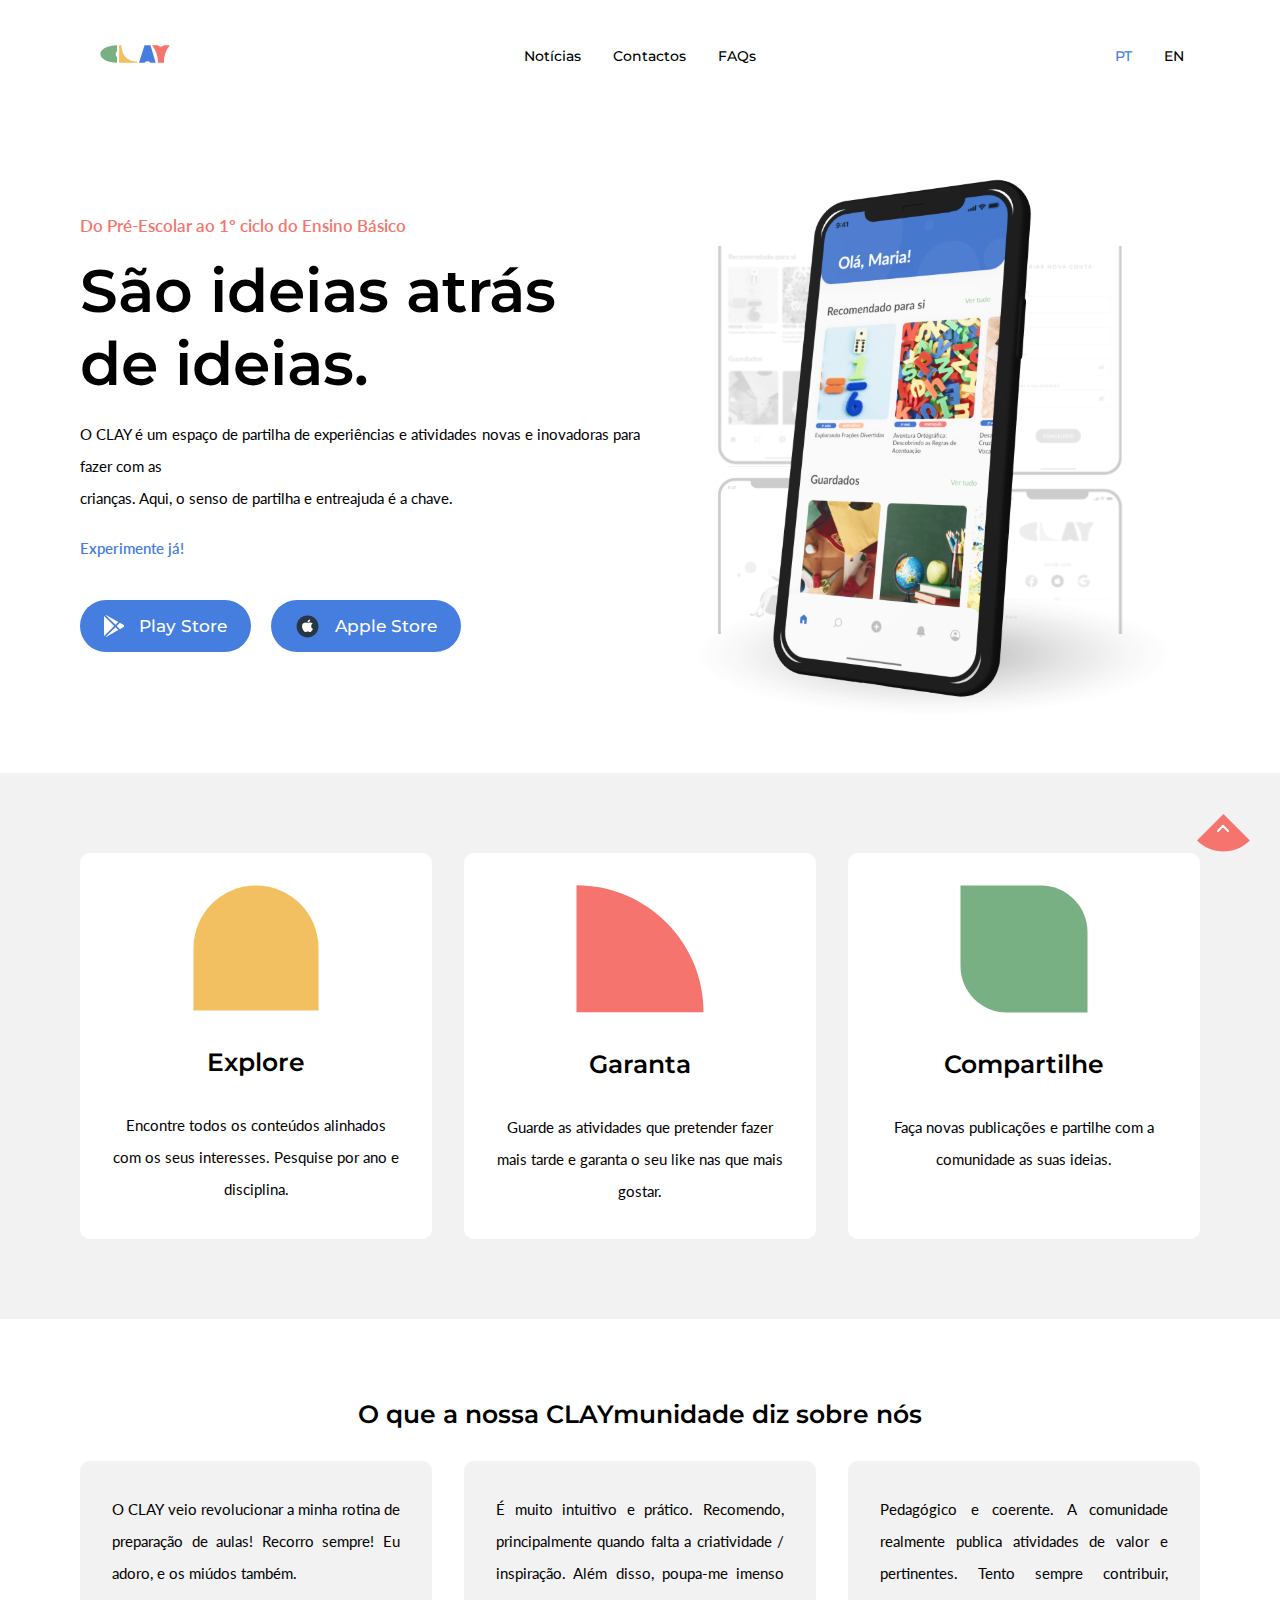
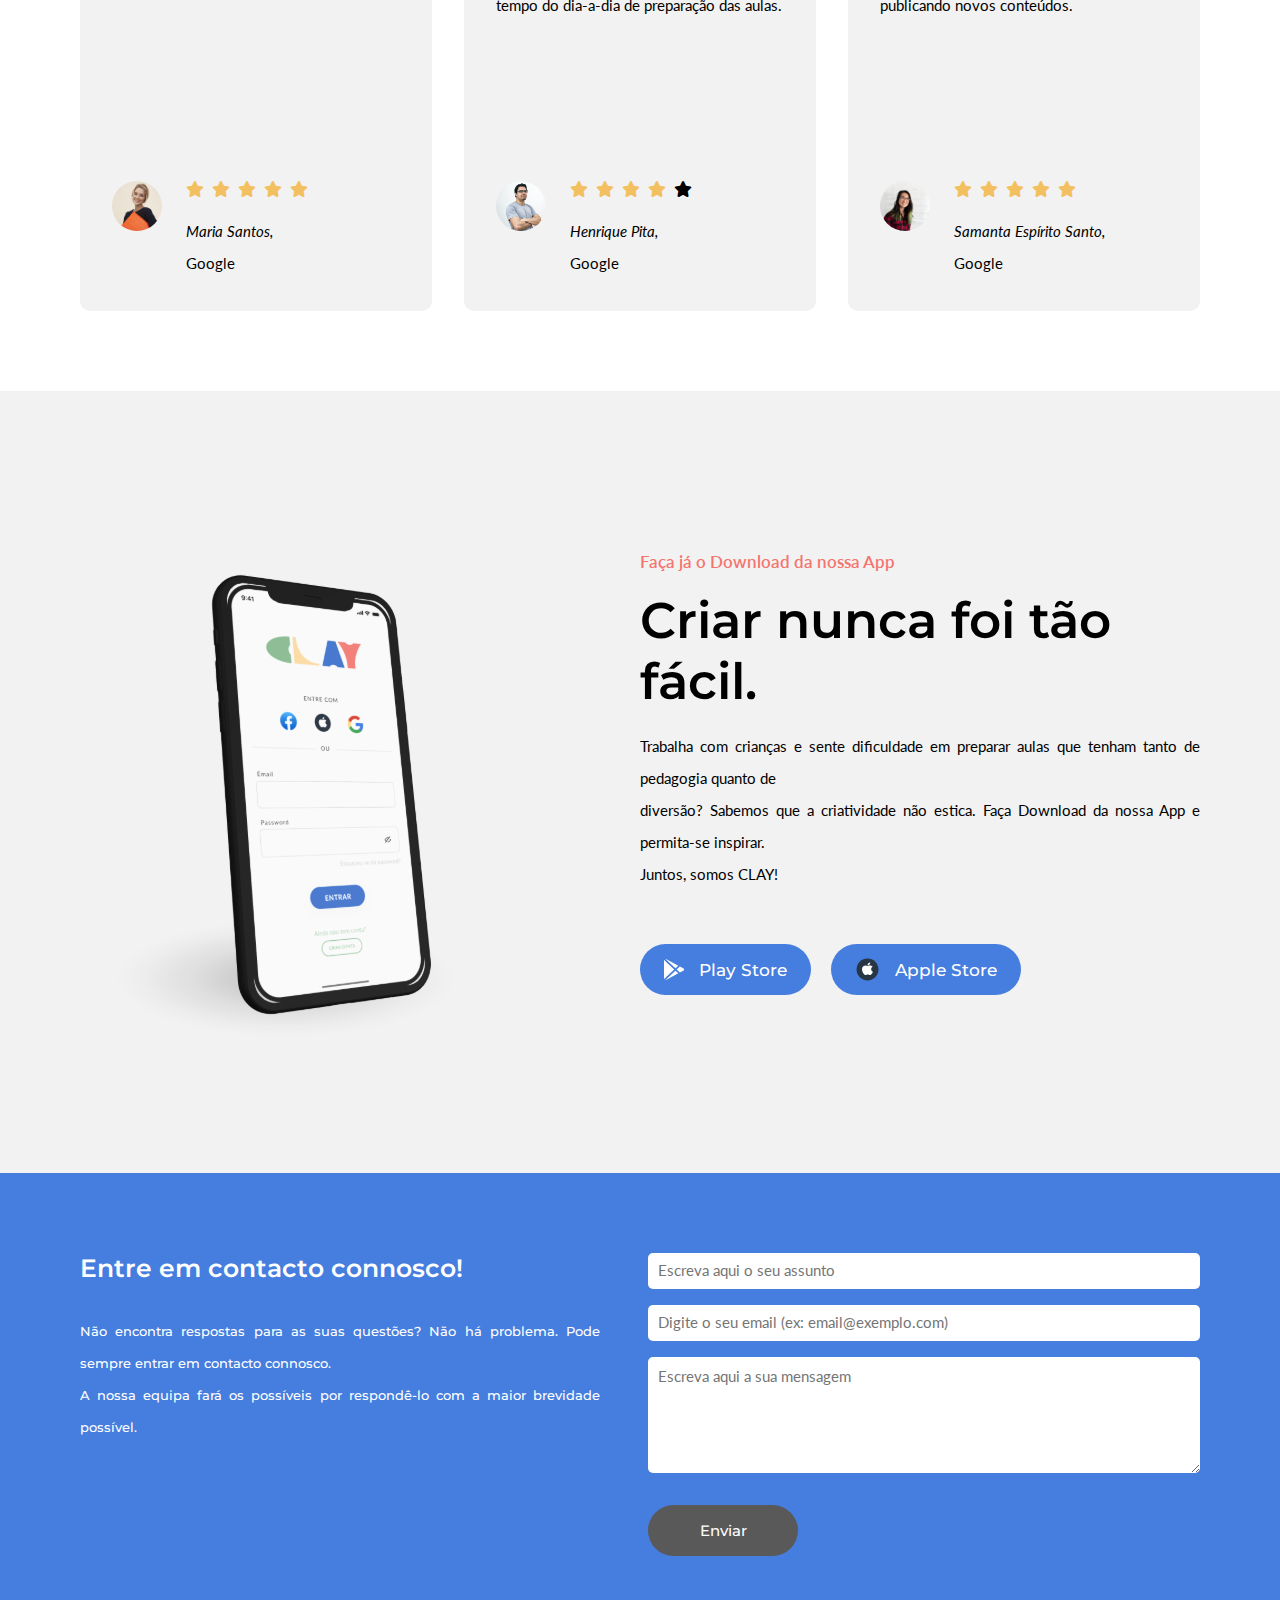
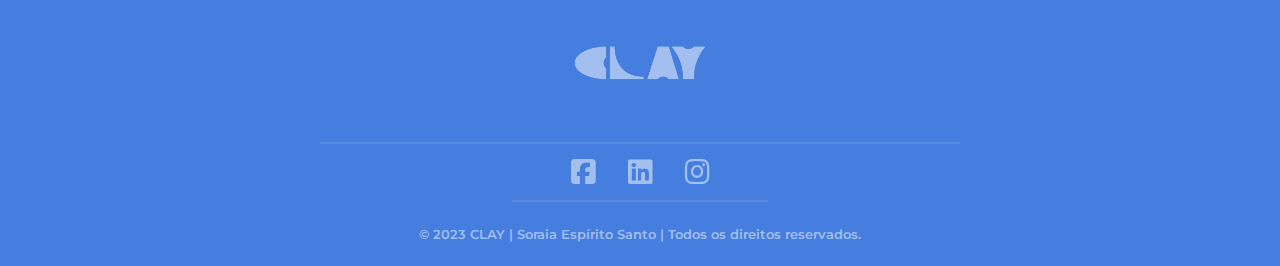
==== index.html @ bc8a82a6 "all php code removed" ====
<!DOCTYPE html>
<html lang="pt-en">

<head>
    <meta charset="UTF-8">
    <meta http-equiv="X-UA-Compatible" content="IE=edge">
    <meta name="viewport" content="width=device-width, initial-scale=1.0">
    <title>CLAY</title>
    <link rel="shortcut icon" href="assets/favicon.ico" type="image/x-icon">
    <link rel="stylesheet" href="styles/main.css">
</head>

<body>
    <nav class="container">
        <ul class="menu">
            <li class="logo"><a href="./index.html" class="logo-img"><img src="assets/clay-ass_principal.svg"
                        alt="logotipo"></a></li>
            <div class="items">
                <li><a href="news.html">Notícias</a></li>
                <li><a href="contacts.html">Contactos</a></li>
                <li><a href="faqs.html">FAQs</a></li>
            </div>
            <div class="pt-en">
                <li><a class="pt active-language" href="#about">PT</a></li>
                <li><a class="en" href="#about">EN</a></li>
            </div>
            <button class="mobile-menu-button" title="Mobile menu">
                <i class="fa-solid fa-bars"></i>
            </button>
        </ul>
        <div class="menu-mobile">
            <div>
                <p><a href="news.html">Notícias</a></p>
                <p><a href="contacts.html">Contactos</a></p>
                <p><a href="faqs.html">FAQs</a></p>
                <p class="pt-en-mobile">
                    <a class="pt active-language" href="#about">PT</a>
                    /
                    <a class="en" href="#about">EN</a>
                </p>
            </div>
        </div>

        <button onclick="topFunction()" id="backToTopButton" title="Go to top"><img src="assets/go-top.svg"
                alt="Back to top button"></button>
    </nav>
    <header>
        <div class="home">
            <h3>Do Pré-Escolar ao 1º ciclo do Ensino Básico</h3>
            <h1>São ideias atrás de ideias.</h1>
            <p>O CLAY é um espaço de partilha de experiências e atividades novas e inovadoras para fazer com as
                crianças. Aqui, o senso de partilha e entreajuda é a chave.</p>
            <p class="span">Experimente já!</p>
            <div class="buttons">
                <div> <!-- botão que direciona para a play store -->
                    <a class="btn btn-play" href="#"><img src="assets/play-store.svg" alt="">Play Store</a>
                </div>
                <div> <!-- botão que direciona para a apple store -->
                    <a class="btn btn-apple" href="#"><img src="assets/apple-store.svg" alt="">Apple Store</a>
                </div>
            </div>
        </div>
        <div class="container screen-home"><img src="assets/group-home.svg" alt=""></div>
    </header>
    <section class="s-presentation"> <!-- para cards!! -->
        <div class="posts presentation">
            <div class="card presentation">
                <div class="component">
                    <img src="assets/yellow.svg" alt="">
                </div>
                <h2 class="h2-p">Explore</h2>
                <p class="info">Encontre todos os conteúdos alinhados com os seus interesses. Pesquise por ano e
                    disciplina.
                </p>
            </div>
            <div class="card presentation">
                <div class="component">
                    <img src="assets/salmon.svg" alt="">
                </div>
                <h2 class="h2-p">Garanta</h2>
                <p class="info">Guarde as atividades que pretender fazer mais tarde e garanta o seu like nas que mais
                    gostar.</p>
            </div>
            <div class="card presentation">
                <div class="component">
                    <img src="assets/green.svg" alt="">
                </div>
                <h2 class="h2-p">Compartilhe</h2>
                <p class="info">Faça novas publicações e partilhe com a comunidade as suas ideias.</p>
            </div>
        </div>
    </section>
    <section class="s-opinions"> <!-- para cards!! -->
        <h2>O que a nossa CLAYmunidade diz sobre nós</h2>
        <div class="posts opinions">
            <div class="card opinions">
                <div class="info opinions">
                    <p>O CLAY veio revolucionar a minha rotina de preparação de aulas! Recorro sempre! Eu adoro, e os
                        miúdos também.</p>
                </div>
                <div class="bottom">
                    <div class="img"><img src="assets/maria.jpg" alt=""></div>
                    <div class="description">
                        <ul class="list stars">
                            <li><i class="fa-solid fa-star"></i></li>
                            <li><i class="fa-solid fa-star"></i></li>
                            <li><i class="fa-solid fa-star"></i></li>
                            <li><i class="fa-solid fa-star"></i></li>
                            <li><i class="fa-solid fa-star"></i></li>
                        </ul>
                        <div class="utilizador">
                            <p class="name">Maria Santos,</p>
                            <p>Google</p>
                        </div>
                    </div>
                </div>
            </div>
            <div class="card opinions">
                <div class="info opinions">
                    <p>É muito intuitivo e prático. Recomendo, principalmente quando falta a criatividade / inspiração.
                        Além disso, poupa-me imenso tempo do dia-a-dia de preparação das aulas. </p>
                </div>
                <div class="bottom">
                    <div class="img"><img src="assets/henrique.jpg" alt=""></div>

                    <div class="description">
                        <ul class="list stars stars-4">
                            <li><i class="fa-solid fa-star"></i></li>
                            <li><i class="fa-solid fa-star"></i></li>
                            <li><i class="fa-solid fa-star"></i></li>
                            <li><i class="fa-solid fa-star"></i></li>
                            <li><i class="fa-solid fa-star"></i></li>
                        </ul>
                        <div class="utilizador">
                            <p class="name">Henrique Pita,</p>
                            <p>Google</p>
                        </div>
                    </div>
                </div>
            </div>
            <div class="card opinions">
                <div class="info opinions">
                    <p>Pedagógico e coerente. A comunidade realmente publica atividades de valor e pertinentes. Tento
                        sempre contribuir, publicando novos conteúdos.</p>
                </div>
                <div class="bottom">
                    <div class="img"><img src="assets/samanta.jpg" alt=""></div>

                    <div class="description">
                        <ul class="list stars">
                            <li><i class="fa-solid fa-star"></i></li>
                            <li><i class="fa-solid fa-star"></i></li>
                            <li><i class="fa-solid fa-star"></i></li>
                            <li><i class="fa-solid fa-star"></i></li>
                            <li><i class="fa-solid fa-star"></i></li>
                        </ul>
                        <div class="utilizador">
                            <p class="name">Samanta Espírito Santo,</p>
                            <p>Google</p>
                        </div>
                    </div>
                </div>
            </div>
        </div>
    </section>
    <section class="s-download">
        <div class="screen-home-2">
            <img src="assets/group-download.svg" alt="">
        </div>
        <div class="home-2">
            <h3>Faça já o Download da nossa App</h3>
            <h1 class="v2">Criar nunca foi tão fácil.</h1>
            <p>Trabalha com crianças e sente dificuldade em preparar aulas que tenham tanto de pedagogia quanto de
                diversão? Sabemos que a criatividade não estica. Faça Download da nossa App e permita-se inspirar.
                Juntos, somos CLAY!
            </p>
            <!-- <p class="span">Experimente já!</p> -->
            <div class="buttons">
                <div> <!-- botão que direciona para a play store -->
                    <a class="btn btn-play" href="#"><img src="assets/play-store.svg" alt="">Play Store</a>
                </div>
                <div> <!-- botão que direciona para a apple store -->
                    <a class="btn btn-apple" href="#"><img src="assets/apple-store.svg" alt="">Apple Store</a>
                </div>
            </div>
        </div>
    </section>
    <!-- <?php
    include('./menu.html');

    $page = isset($_GET['page']) ? $_GET['page'] : "index"; // get the page
    switch ($page) {
        case "index":
            include('./header.html');
            include('./s-presentation.html');
            include('./s-opinions.html');
            include('./s-download.html');
            break;
        case "news":
            include('./news.html');
            break;
        case "contacts":
            include('./contacts.html');
            break;
        case "faqs":
            include('./faqs.html');
            break;
        default:
            include('./404.html'); //if dont exist
    }

    include('./footer2.html');
    ?> -->

    <footer>
        <div class="form">
            <div class="esq">
                <h2 class="title">Entre em contacto connosco!</h2>
                <p class="description-form">Não encontra respostas para as suas questões? Não há problema. Pode sempre
                    entrar em contacto connosco. <br> A
                    nossa equipa fará os possíveis por respondê-lo com a maior brevidade possível.</p>
            </div>
            <form>
                <input type="text" name="name" placeholder="Escreva aqui o seu assunto">
                <input type="email" name="email" placeholder="Digite o seu email (ex: email@exemplo.com)">
                <textarea placeholder="Escreva aqui a sua mensagem" name="message" rows="6"></textarea>

                <ul class="errors"></ul>
                <button type="submit" class="btn submit">Enviar</button>
            </form>
        </div>

        <a href="#"><img class="footer" src="assets/clay-white.png" alt=""></a>
        <hr class="large">
        <ul class="list social">
            <li><a href="#"><i class="fa-brands fa-square-facebook fa-2x"></i></a></li>
            <li><a href="#"><i class="fa-brands fa-linkedin fa-2x"></i></a></li>
            <li><a href="#"><i class="fa-brands fa-instagram fa-2x"></i></a></li>
        </ul>
        <hr class="small">
        <p class="copyright">&copy; 2023 CLAY | Soraia Espírito Santo | Todos os direitos reservados.</p>

    </footer>

</body>
<script src="scripts/app.js"></script>

</html>
---- styles/main.css ----
@import url('https://fonts.googleapis.com/css2?family=Lato:ital,wght@0,100;0,300;0,400;0,700;0,900;1,100;1,300;1,400;1,700;1,900&family=Montserrat:ital,wght@0,100;0,200;0,300;0,400;0,500;0,600;0,700;0,800;0,900;1,100;1,200;1,300;1,400;1,500;1,600;1,700;1,800;1,900&display=swap');

@import url('https://cdnjs.cloudflare.com/ajax/libs/font-awesome/6.4.0/css/all.min.css');

@import url('utilities.css');
@import url('menu.css');
@import url('header.css');
@import url('s-presentation.css');
@import url('s-download.css');
@import url('s-opinions.css');
@import url('faqs.css');
@import url('footer.css');
@import url('contacts.css');
@import url('news.css');
@import url('404.css');
@import url('responsive.css');

* {
    margin: 0;
    padding: 0;
    box-sizing: border-box;
}

:root {
    --white: #ffffff;
    --dark-yellow: #F2C061;
    --green-clay: #79B083; 
    --cyan: #457EDE; 
    --salmon: #F5746E;
    --peach: #FAA378;
    --cyan-50: #A2BFEF;
    --light: #F2F2F2; 
    --dark-50: #ACACAC;
    --pure-black: #000000;
    --dark: #595959;
    /* --xs: 576px;
    --md: 768px;
    --xl: 992px;
    --xxl: 1200px; */
}

body {
    background-color: var(--white);
    -webkit-font-smoothing: antialiased; /*para tornar as fontes mais realistas // usado normalmente quando as fontes são renderizadas*/
}

html,body{
    overflow-x: hidden;
}

section {
    padding: 5rem;
}

header {
    padding-inline: 5rem;
}

p {
    font-family: 'Lato', sans-serif;
    font-size: 0.9375rem;
    color: var(--pure-black);
    line-height: 2rem;
    text-align: justify;
}

p.span {
    font-family: 'Lato', sans-serif;
    color: var(--cyan);
    font-weight: 600;
}

h2 {
    font-family: 'Montserrat', sans-serif;
    font-weight: 600;
    font-size: 1.5625rem;
    color: var(--pure-black);
    text-align: center;
    margin-bottom: 2rem ;
}

title {
    justify-content: center;
}

h3 {
    font-family: 'Lato', sans-serif;
    font-weight: 600;
    font-size: 1.0625rem;
    color: var(--salmon);
}

ul {
    list-style-type: none;
    margin: auto;
}

.utilizador, .info.opinions {
    text-align: start;
}

h1.v2 {
    font-family: 'Montserrat', sans-serif;
    font-weight: 600;
    font-size: 3.125rem;
    color: var(--pure-black);
}
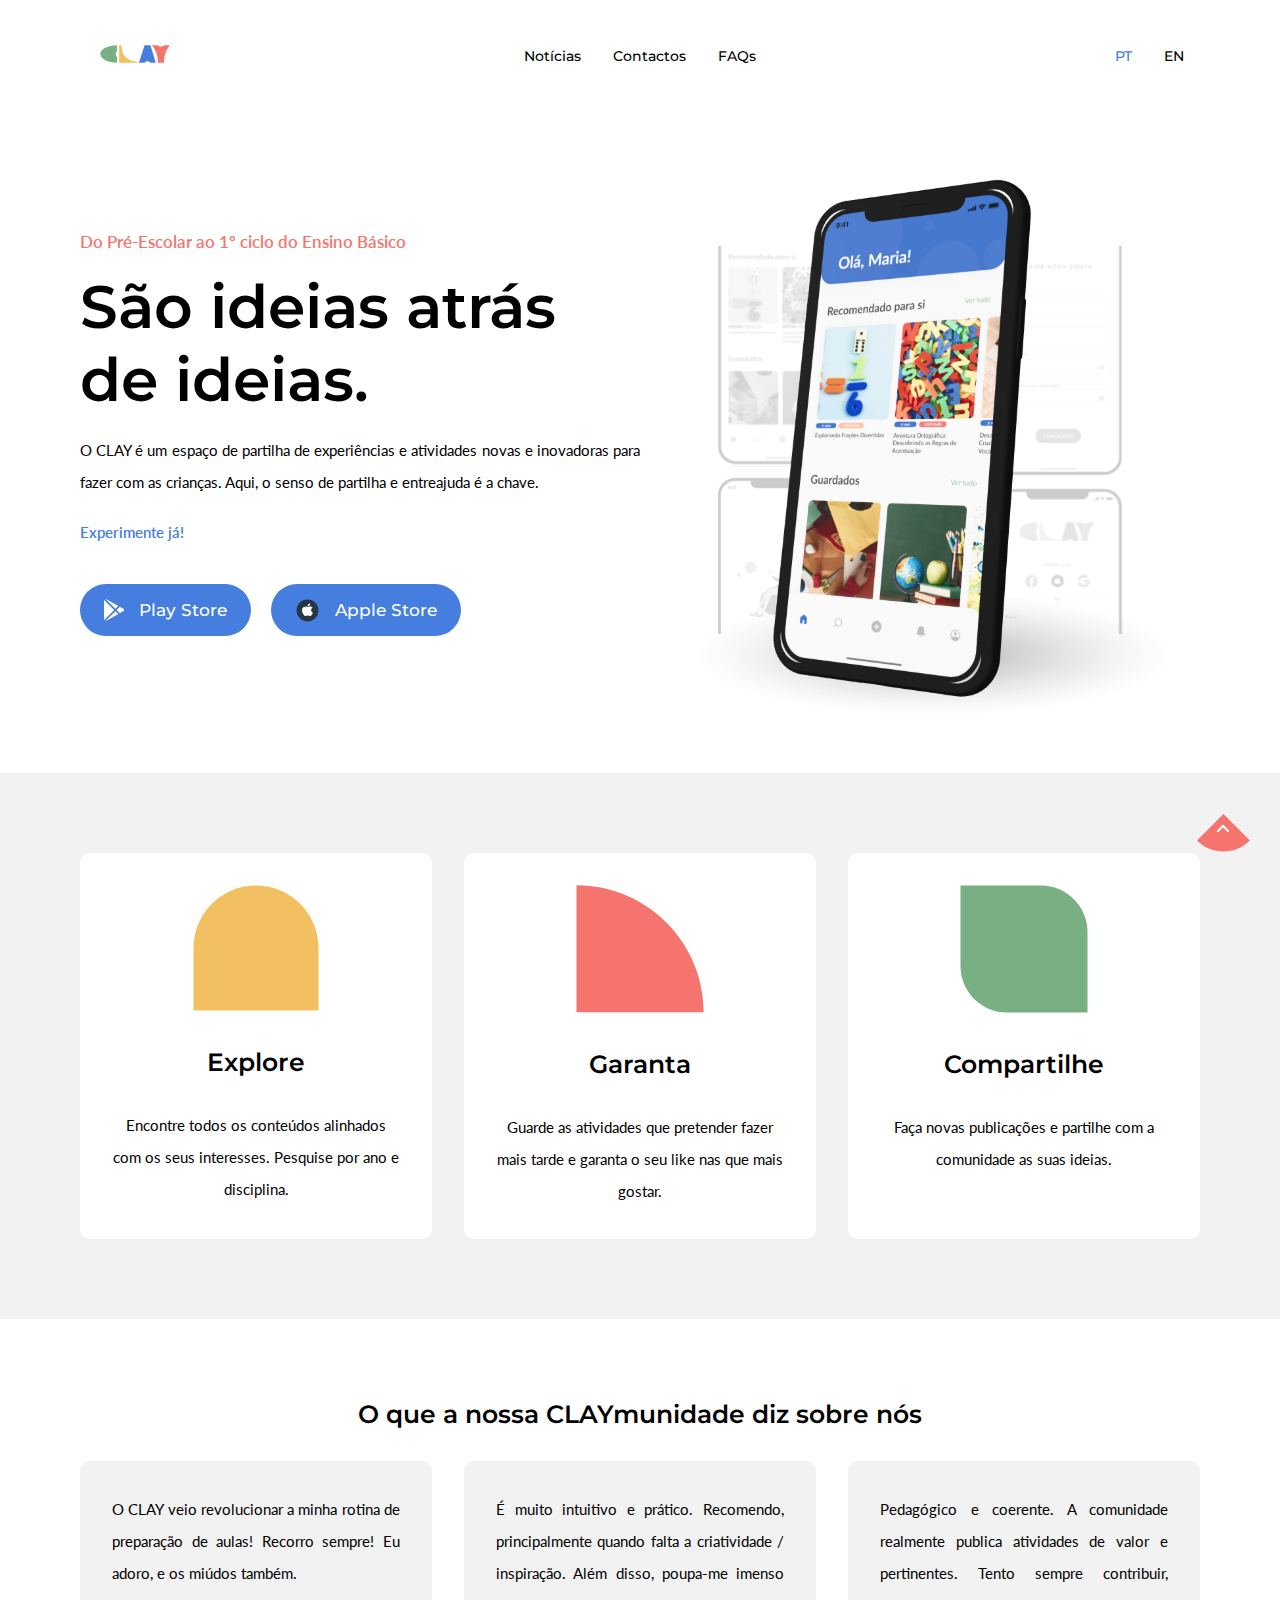
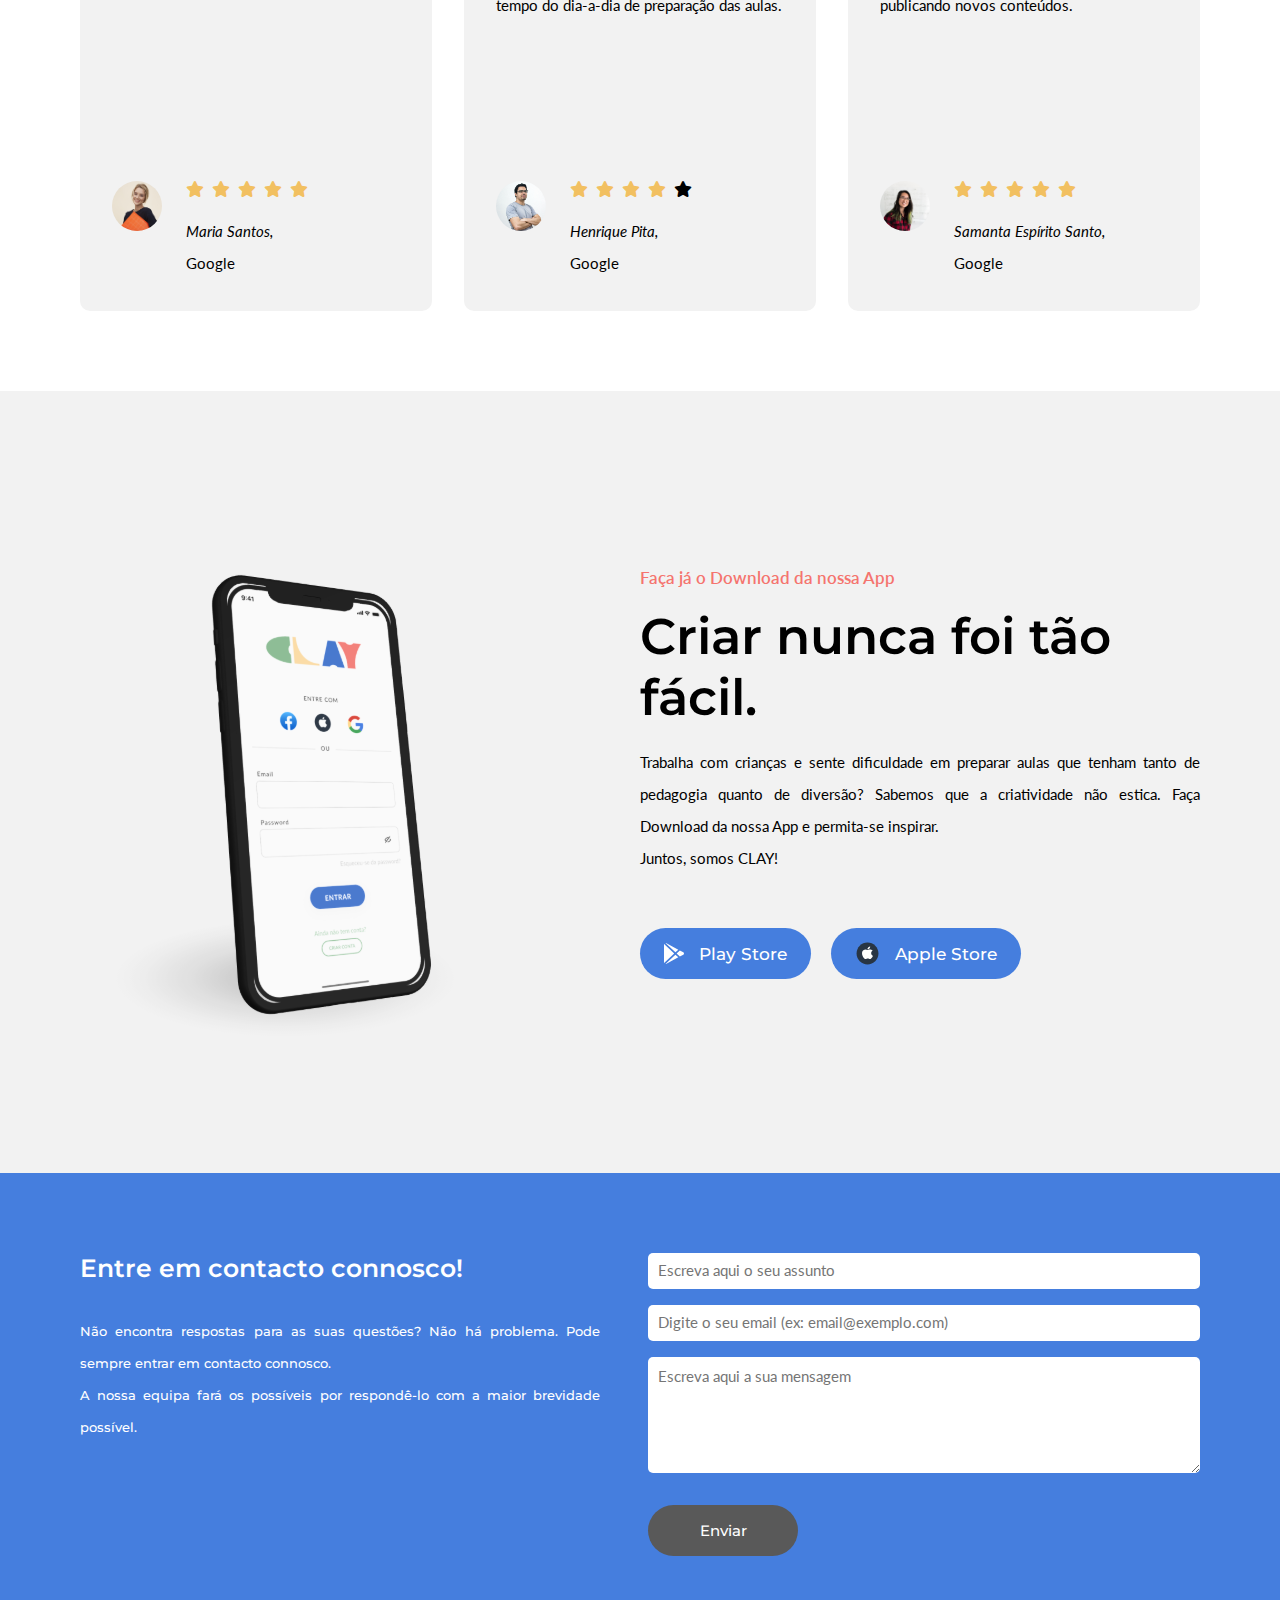
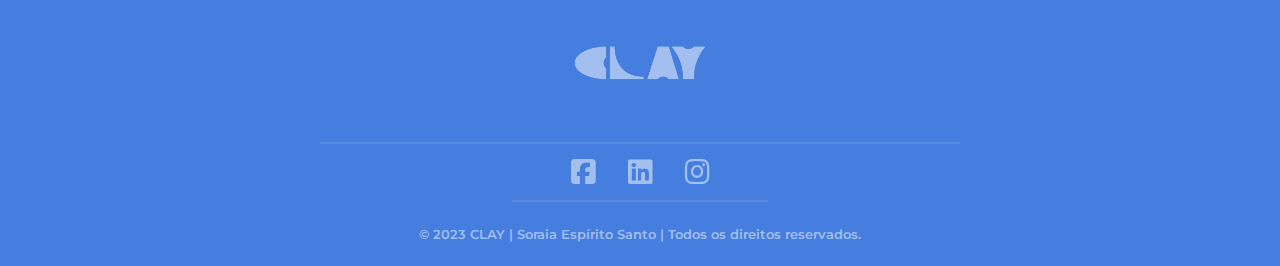
==== commit a80368fe: "Update index.html" ====
--- a/index.html
+++ b/index.html
@@ -48,8 +48,7 @@
         <div class="home">
             <h3>Do Pré-Escolar ao 1º ciclo do Ensino Básico</h3>
             <h1>São ideias atrás de ideias.</h1>
-            <p>O CLAY é um espaço de partilha de experiências e atividades novas e inovadoras para fazer com as
-                crianças. Aqui, o senso de partilha e entreajuda é a chave.</p>
+            <p>O CLAY é um espaço de partilha de experiências e atividades novas e inovadoras para fazer com as crianças. Aqui, o senso de partilha e entreajuda é a chave.</p>
             <p class="span">Experimente já!</p>
             <div class="buttons">
                 <div> <!-- botão que direciona para a play store -->
@@ -170,8 +169,7 @@
         <div class="home-2">
             <h3>Faça já o Download da nossa App</h3>
             <h1 class="v2">Criar nunca foi tão fácil.</h1>
-            <p>Trabalha com crianças e sente dificuldade em preparar aulas que tenham tanto de pedagogia quanto de
-                diversão? Sabemos que a criatividade não estica. Faça Download da nossa App e permita-se inspirar.
+            <p>Trabalha com crianças e sente dificuldade em preparar aulas que tenham tanto de pedagogia quanto de diversão? Sabemos que a criatividade não estica. Faça Download da nossa App e permita-se inspirar.
                 Juntos, somos CLAY!
             </p>
             <!-- <p class="span">Experimente já!</p> -->
@@ -245,4 +243,4 @@
 </body>
 <script src="scripts/app.js"></script>
 
-</html>+</html>
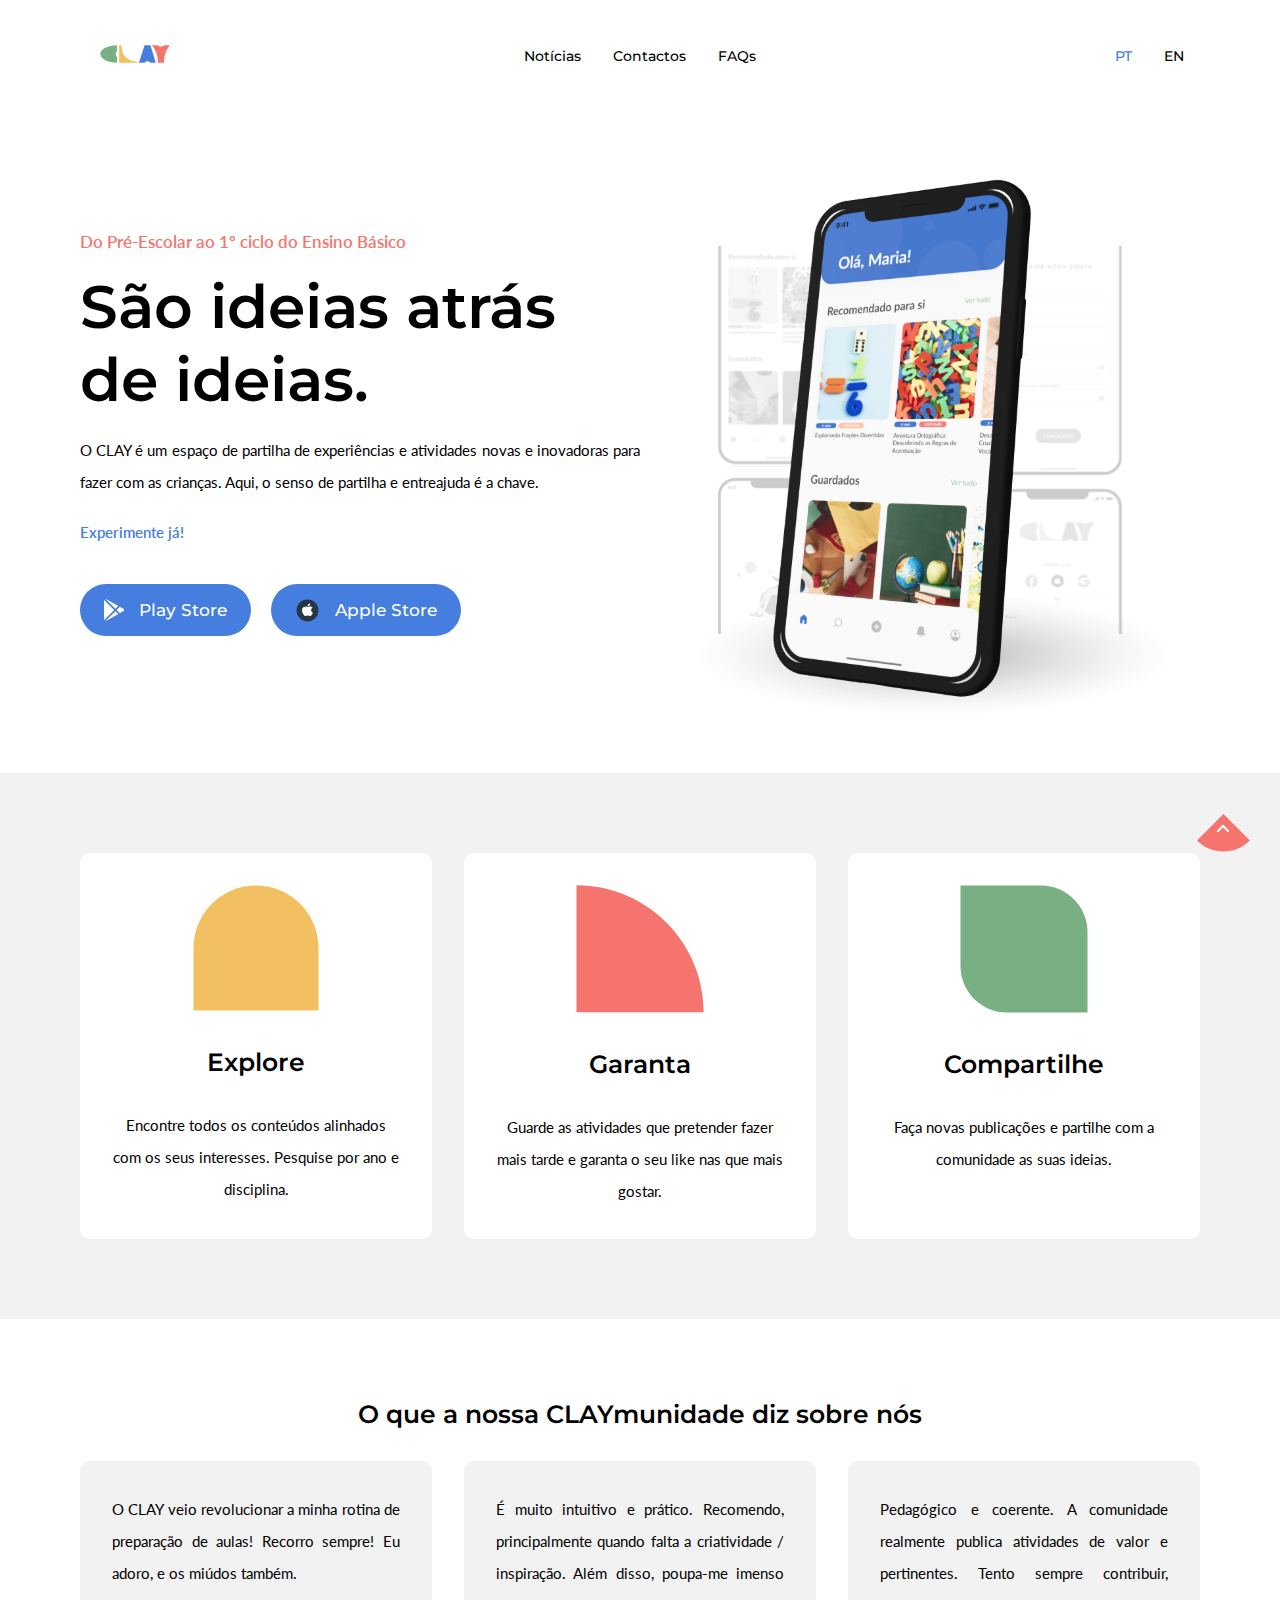
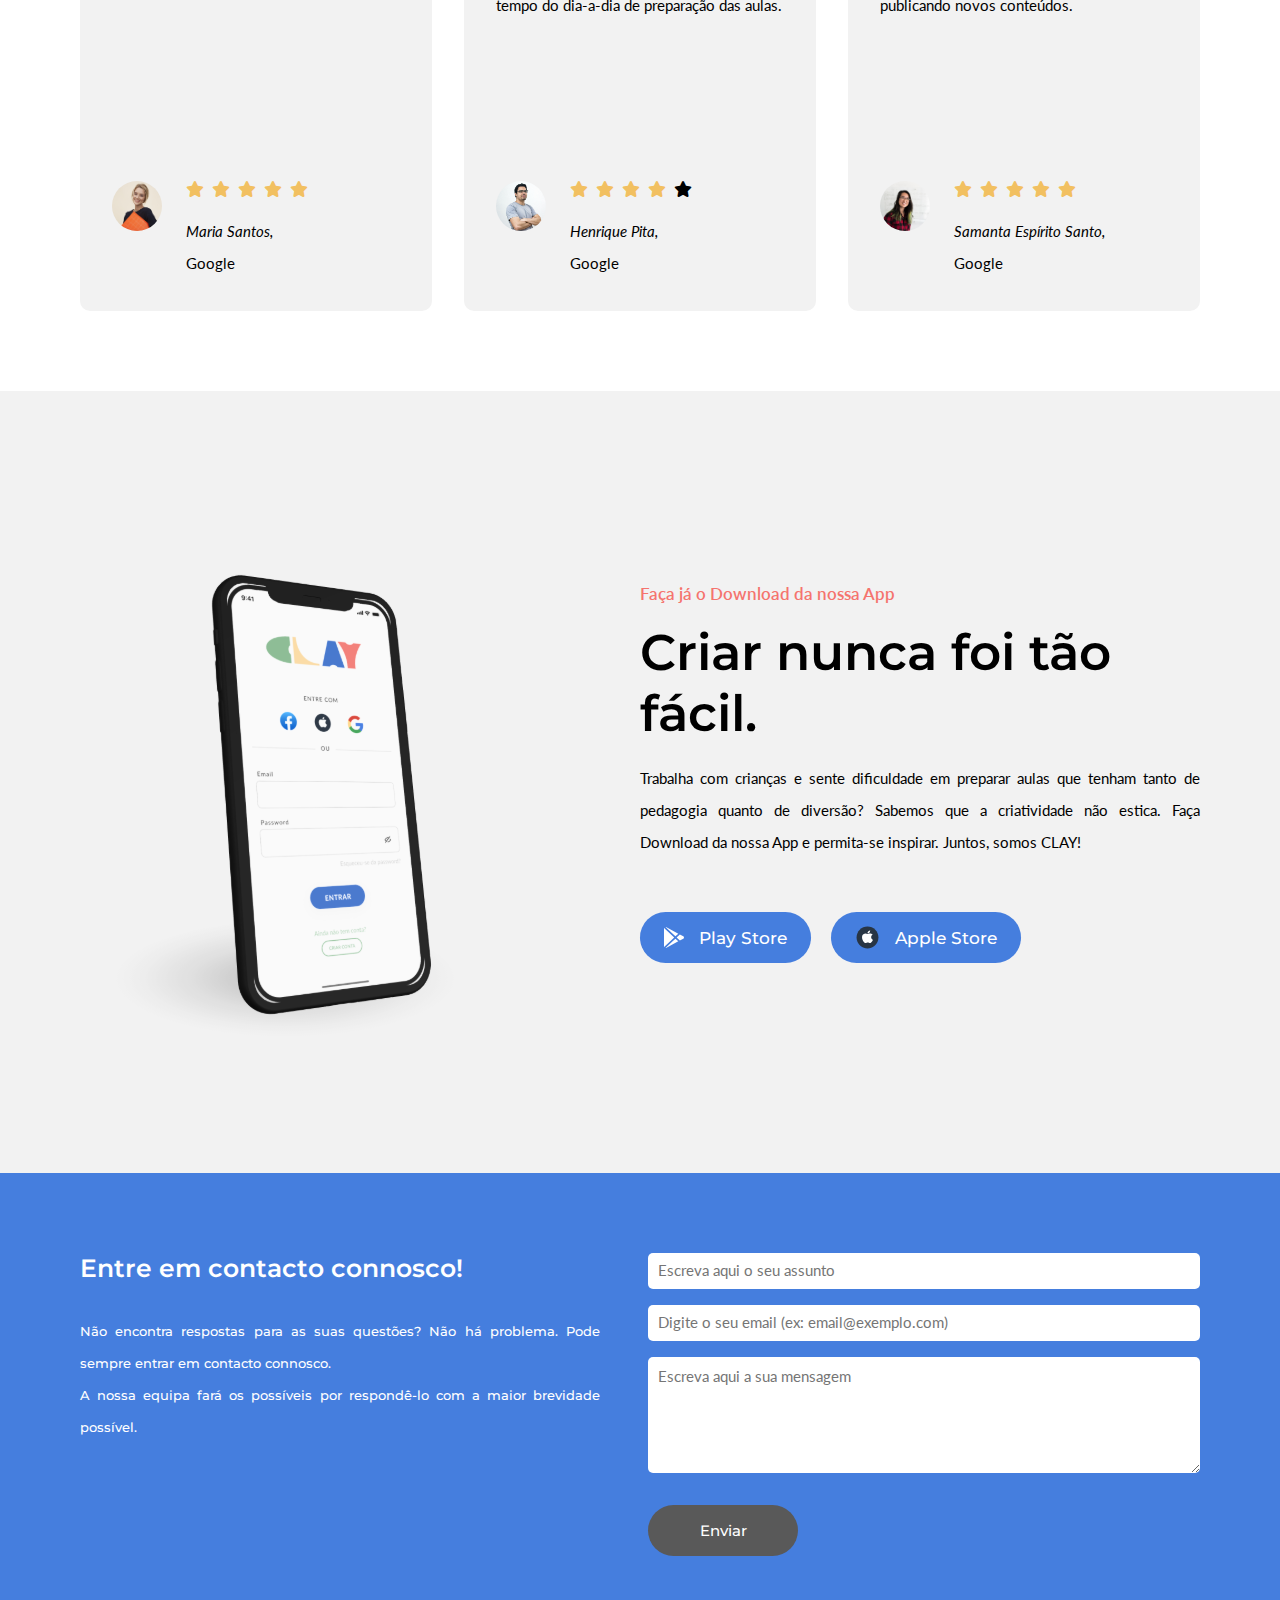
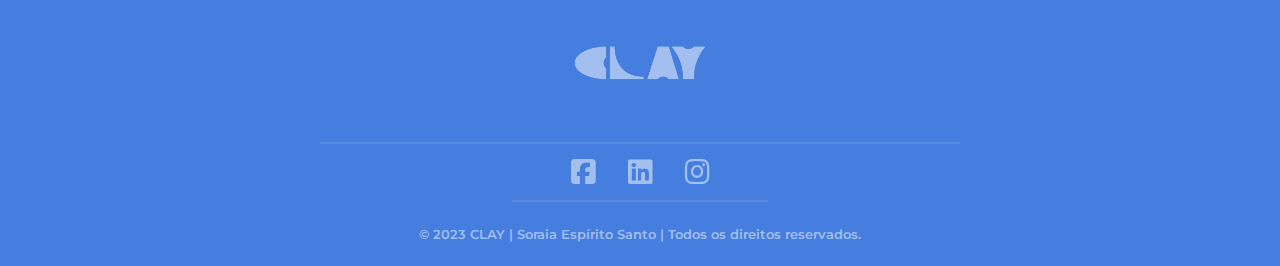
==== commit 04215e02: "Update index.html" ====
--- a/index.html
+++ b/index.html
@@ -169,8 +169,7 @@
         <div class="home-2">
             <h3>Faça já o Download da nossa App</h3>
             <h1 class="v2">Criar nunca foi tão fácil.</h1>
-            <p>Trabalha com crianças e sente dificuldade em preparar aulas que tenham tanto de pedagogia quanto de diversão? Sabemos que a criatividade não estica. Faça Download da nossa App e permita-se inspirar.
-                Juntos, somos CLAY!
+            <p>Trabalha com crianças e sente dificuldade em preparar aulas que tenham tanto de pedagogia quanto de diversão? Sabemos que a criatividade não estica. Faça Download da nossa App e permita-se inspirar. Juntos, somos CLAY!
             </p>
             <!-- <p class="span">Experimente já!</p> -->
             <div class="buttons">
@@ -215,8 +214,7 @@
             <div class="esq">
                 <h2 class="title">Entre em contacto connosco!</h2>
                 <p class="description-form">Não encontra respostas para as suas questões? Não há problema. Pode sempre
-                    entrar em contacto connosco. <br> A
-                    nossa equipa fará os possíveis por respondê-lo com a maior brevidade possível.</p>
+                    entrar em contacto connosco. <br> A nossa equipa fará os possíveis por respondê-lo com a maior brevidade possível.</p>
             </div>
             <form>
                 <input type="text" name="name" placeholder="Escreva aqui o seu assunto">
